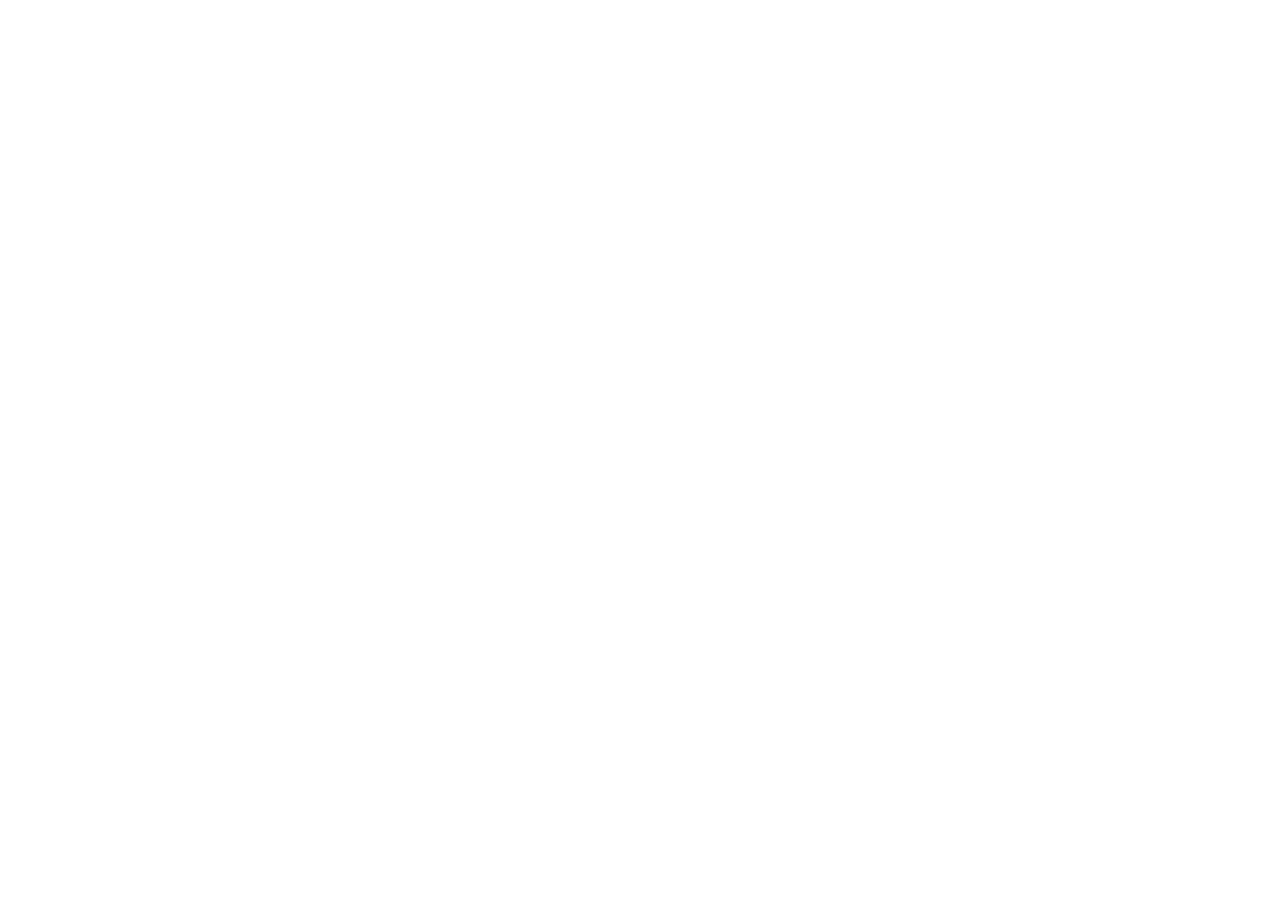
==== index.html @ 6198bd0e "first commit" ====
<!DOCTYPE html>
<html lang="en">
<head>
    <meta charset="UTF-8">
    <meta name="viewport" content="width=device-width, initial-scale=1.0">
    <title>Document</title>
</head>
<body>
    
</body>
</html>
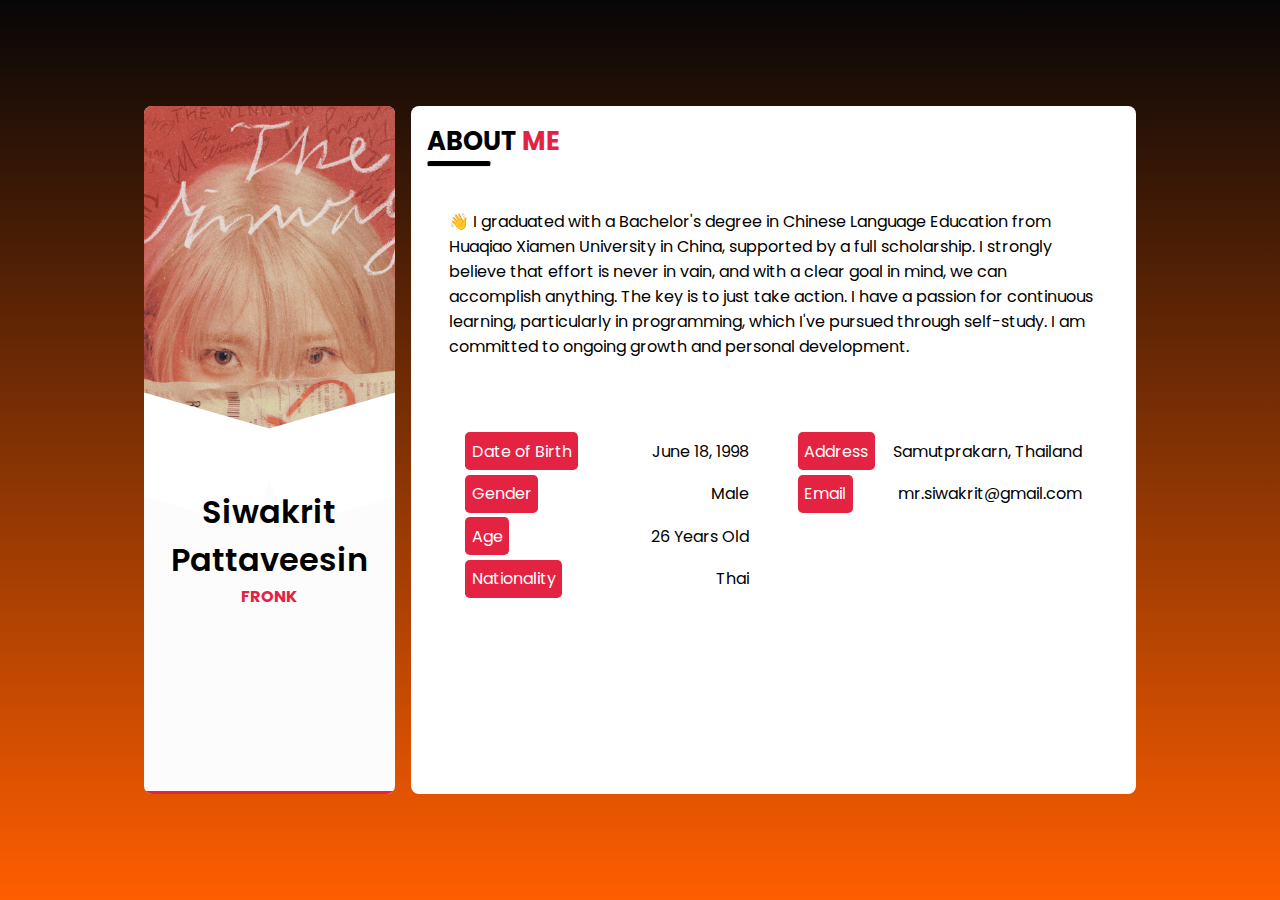
==== commit f446156b: "first commit" ====
--- a/index.html
+++ b/index.html
@@ -1,11 +1,127 @@
 <!DOCTYPE html>
 <html lang="en">
+
 <head>
     <meta charset="UTF-8">
+    <meta http-equiv="X-UA-Compatible" content="IE=edge">
     <meta name="viewport" content="width=device-width, initial-scale=1.0">
-    <title>Document</title>
+
+    <!-- CSS file -->
+    <link rel="stylesheet" href="css/style.css">
+
+    <!-- Favicon -->
+    <link rel="shortcut icon" href="img/profile.jpg" type="image/x-icon">
+
+    <!-- Fontawesome CDN -->
+     <link rel="stylesheet" href="https://cdnjs.cloudflare.com/ajax/libs/font-awesome/6.0.0-beta3/css/all.min.css"
+        integrity="sha512-Fo3rlrZj/k7ujTnHg4CGR2D7kSs0v4LLanw2qksYuRlEzO+tcaEPQogQ0KaoGN26/zrn20ImR1DfuLWnOo7aBA=="
+        crossorigin="anonymous" referrerpolicy="no-referrer" />
+
+    <title>Siwakrit Pattaveesin</title>
 </head>
+
 <body>
-    
+    <!-- Website Layout -->
+    <ul class="website_container">
+
+        <!-- Global Menu -->
+        <div id="global_menu_button_container">
+            <p class="site_title">Siwakrit Pattaveesin</p>
+            <i class="fa fa-bars" id="global_menu_button"></i>
+        </div>
+
+        <ul id="global_menu_items">
+            <div>
+                <i class="fa fa-close" id="global_menu_close_button"></i>
+                <li><a href="/"><i class="fa fa-home"></i> About</a></li>
+                <li><a href="resume.html"><i class="fas fa-file-alt"></i> Resume</a></li>
+                <li><a href="blogs.html"><i class="fas fa-pen-nib"></i> Blogs</a></li>
+                <li><a href="services.html"><i class="fas fa-cog"></i> Services</a></li>
+                <li><a href="contact.html"><i class="fas fa-phone-square"></i> Contact</a></li>
+            </div>
+        </ul>
+
+        <!--x Global Menu x-->
+
+
+
+        <!-- sidebar -->
+        <div class="sidebar_container">
+            <!-- Sidebar Image -->
+            <div class="image">
+                <img src="img/profile.jpg" alt="Siwakrit Pattaveesin">
+                <div class="right_image_box"></div>
+                <div class="left_image_box"></div>
+            </div>
+
+            <!-- sidebar Content -->
+            <div class="sidebar_content">
+                <!-- Long name can be applied so easily -->
+                <h1>Siwakrit Pattaveesin</h1>
+                <p>Fronk</p>
+                <!-- Social Medias -->
+                <div class="social_media">
+                    <a href="https://www.facebook.com/SHIKAFZ"><i class="fab fa-facebook"></i></a>
+                    <a href="https://github.com/Siwakrit"><i class="fab fa-github"></i></a>
+                    <!-- <a href="https://instagram.com/alivecoder"><i class="fab fa-instagram"></i></a>  -->
+                </div>
+            </div>
+
+            <!-- Sidebar Buttom Menu -->
+            <div class="sidebar_buttom_menu" id="sidebar_buttom_menu">
+                <i class="fa fa-bars" id="sidebar_menu_icon"></i>
+            </div>
+
+            <!-- Sidebar Navigation -->
+            <ul class="sidebar_navigation" id="sidebar_navigation">
+                <li><a href="/" class="active">About</a></li>
+                <li><a href="resume.html">Resume</a></li>
+                <li><a href="blogs.html">Blogs</a></li>
+                 <!-- <li><a href="services.html">Services</a></li>-->
+                <li><a href="contact.html">Contact</a></li>
+
+            </ul>
+
+        </div>
+        <!-- content -->
+        <div class="content_container">
+            <!-- About Page -->
+            <div class="about_page">
+                <h2 class="title">About <span>Me</span></h2>
+                <hr class="line">
+                <div class="about_content">
+                    <p class="about_text"><aside>
+                        👋 I graduated with a Bachelor's degree in Chinese Language Education from Huaqiao Xiamen University in China, supported by a full scholarship. I strongly believe that effort is never in vain, and with a clear goal in mind, we can accomplish anything. The key is to just take action.
+                        
+                        I have a passion for continuous learning, particularly in programming, which I've pursued through self-study. I am committed to ongoing growth and personal development.
+                        
+                        </aside></p>
+                </div>
+                <div class="about_profile">
+                    <ul class="left_profile">
+                        <li><span class="profile_title">Date of Birth</span><span>June 18, 1998</span></li>
+                        <li><span class="profile_title">Gender</span><span>Male</span></li>
+                        <li><span class="profile_title">Age</span><span>26 Years Old</span></li>
+                        <!-- <li><span class="profile_title">Maritial Status</span><span>Unmarried</span></li> -->
+                        <li><span class="profile_title">Nationality</span><span>Thai</span></li>
+                        <!-- <li><span class="profile_title">Religion</span><span>Thai</span></li> -->
+                    </ul>
+
+                    <ul class="right_profile">
+                        <!-- <li><span class="profile_title">Profession</span><span>Chinese Interpreter</span></li> -->
+                        <li><span class="profile_title">Address</span><span>Samutprakarn, Thailand</span></li>
+                        <!-- <li><span class="profile_title">Contact</span><span>+66 </span></li> -->
+                        <li><span class="profile_title">Email</span><span>mr.siwakrit@gmail.com</span></li>
+                        <!-- <li><span class="profile_title">Website</span><span>mywebsite.com</span></li> -->
+                        <!-- <li><span class="profile_title">Freelance</span><span>unavailable</span></li> -->
+                    </ul>
+                </div>
+
+            </div>
+        </div>
+
+
+        <script src="js/script.js"></script>
 </body>
+
 </html>--- a/css/style.css
+++ b/css/style.css
@@ -0,0 +1,675 @@
+/* Google Font */
+@import url("https://fonts.googleapis.com/css2?family=Poppins:ital,wght@0,100;0,200;0,300;0,400;0,500;0,600;0,700;0,800;0,900;1,100;1,200;1,300;1,400;1,500;1,600;1,700;1,800;1,900&display=swap");
+
+/* CSS Reset */
+* {
+    padding: 0;
+    margin: 0;
+    box-sizing: border-box;
+    scroll-behavior: smooth;
+    font-family: "Poppins", sans-serif;
+}
+
+/* CSS Variables */
+:root {
+    --brand-color: #e42242;
+    --linear-back: Linear-gradient(180deg,
+            rgb(7, 6, 7) 0%,
+            rgb(255, 94, 0) 100%);
+}
+
+a {
+    text-decoration: none;
+    color: black;
+}
+
+li {
+    list-style: none;
+}
+
+/* CSS in Body */
+body {
+    height: 100vh;
+    width: 100vw;
+    background: var(--linear-back);
+    display: flex;
+    align-items: center;
+    justify-content: center;
+}
+
+.website_container {
+    width: 80%;
+    height: 80%;
+    display: flex;
+    padding: 1rem;
+    position: relative;
+}
+
+/* Sidebar */
+.website_container .sidebar_container {
+    width: 35%;
+    height: 100%;
+    background-color: rgb(252, 252, 252);
+    margin-right: 1rem;
+    border-radius: 0.5rem;
+    overflow: hidden;
+    position: relative;
+}
+
+.sidebar_container .image {
+    height: 50%;
+    width: 100%;
+    position: relative;
+}
+
+.sidebar_container .image img {
+    width: 100%;
+    height: 100%;
+    object-fit: cover;
+    object-position: top;
+}
+
+.sidebar_container .image .right_image_box {
+    width: 70%;
+    height: 100px;
+    background-color: white;
+    position: absolute;
+    bottom: -3.5rem;
+    left: -3rem;
+    transform: rotate(16deg);
+}
+
+.sidebar_container .image .left_image_box {
+    width: 70%;
+    height: 100px;
+    background-color: white;
+    position: absolute;
+    bottom: -3.5rem;
+    right: -3rem;
+    transform: rotate(-16deg);
+}
+
+.sidebar_container .sidebar_content {
+    position: absolute;
+    width: 100%;
+    margin-top: 2rem;
+    text-align: center;
+    padding: 0.4rem;
+}
+
+.sidebar_container .sidebar_content h1 {
+    color: black;
+    font-size: 2rem;
+    font-weight: 600;
+}
+
+.sidebar_container .sidebar_content p {
+    color: var(--brand-color);
+    font-size: 1rem;
+    text-transform: uppercase;
+    font-weight: 700;
+}
+
+.sidebar_container .sidebar_content .social_media {
+    margin-top: 1rem;
+}
+
+.sidebar_container .sidebar_content .social_media a {
+    font-size: 1.8rem;
+    margin: 0.4rem;
+    color: black;
+}
+
+.sidebar_container .sidebar_content .social_media a:hover {
+    color: var(--brand-color);
+    transition: 0.3s;
+}
+
+.sidebar_container .sidebar_buttom_menu {
+    position: absolute;
+    border-top: 0.2rem solid var(--brand-color);
+    width: 100%;
+    font-size: 1.6rem;
+    left: 0;
+    bottom: 0;
+    text-align: center;
+    cursor: pointer;
+    z-index: 3;
+}
+
+.sidebar_container .sidebar_buttom_menu:hover {
+    color: var(--brand-color);
+    transition: 0.3s;
+}
+
+/* Sidebar Navigation */
+.sidebar_container .sidebar_navigation {
+    position: absolute;
+    top: 0;
+    left: -100%;
+    width: 100%;
+    height: 100%;
+    background-color: white;
+    display: flex;
+    flex-direction: column;
+    align-items: center;
+    justify-content: center;
+    font-size: 2rem;
+    z-index: 2;
+    transition: left 0.3s;
+}
+
+.sidebar_container .sidebar_navigation li {
+    margin: 0.3rem 0;
+}
+
+.sidebar_container .sidebar_navigation li a:hover,
+.sidebar_container .sidebar_navigation .active {
+    color: var(--brand-color);
+    transition: 0.3s;
+    font-weight: bold;
+}
+
+/* Content */
+.website_container .content_container {
+    width: 100%;
+    height: 100%;
+    background-color: white;
+    border-radius: 0.5rem;
+    padding: 1rem;
+    overflow-y: scroll;
+}
+
+.content_container::-webkit-scrollbar {
+    width: 0.2rem;
+}
+
+.content_container::-webkit-scrollbar-thumb {
+    width: 0.2rem;
+    background-color: gray;
+    border-radius: 0.2rem;
+}
+
+/* About Page */
+
+.title {
+    font-size: 1.6rem;
+    text-transform: uppercase;
+}
+
+.title span {
+    color: var(--brand-color);
+}
+
+.line {
+    width: 4rem;
+    border-top: 0.35rem solid black;
+    border-radius: 0.5rem;
+}
+
+.about_page .about_content {
+    margin-top: 1.2rem;
+    padding: 1.4rem;
+    margin-bottom: 0.5rem;
+}
+
+.about_page .about_content p {
+    font-size: 1rem;
+    text-align: justify;
+}
+
+.about_profile {
+    display: flex;
+    justify-content: space-between;
+    padding: 2.4rem;
+}
+
+.about_profile .left_profile {
+    width: 46%;
+}
+
+.about_profile .left_profile li {
+    display: flex;
+    justify-content: space-between;
+    align-items: center;
+    margin: 0.3rem 0;
+    font-size: 1rem;
+}
+
+.about_profile .right_profile {
+    width: 46%;
+}
+
+.about_profile .right_profile li {
+    display: flex;
+    justify-content: space-between;
+    margin: 0.3rem 0;
+    align-items: center;
+    font-size: 1rem;
+}
+
+li .profile_title {
+    padding: 0.4rem;
+    background-color: var(--brand-color);
+    color: white;
+    border-radius: 0.3rem;
+}
+
+/* Resume Page */
+.resume_page .resume_container {
+    margin: 1.2rem 0;
+    display: flex;
+}
+
+.left_resume {
+    width: 100%;
+    padding: 0.6rem;
+    border-right: 0.2rem solid var(--brand-color);
+}
+
+.right_resume {
+    width: 100%;
+    padding: 0.6rem;
+}
+
+.resume_title {
+    font-size: 1.2rem;
+    text-transform: uppercase;
+    font-weight: 700;
+    margin-bottom: 1rem;
+}
+
+.resume_title i {
+    color: var(--brand-color);
+}
+
+.resume_box {
+    margin: 1.5rem 0;
+}
+
+.resume_box .resume_date {
+    font-size: 1rem;
+    border: 0.1rem solid var(--brand-color);
+    padding: 0.1rem 0.2rem;
+    color: var(--brand-color);
+}
+
+.resume_box .resume_box_title {
+    margin-top: 0.5rem;
+    font-size: 1.2rem;
+    font-weight: 500;
+}
+
+.resume_box .resume_company {
+    font-size: 1rem;
+}
+
+.resume_box .resume_text {
+    font-size: 1rem;
+    font-weight: 300;
+}
+
+/* Skills Container */
+
+.skill_box .skill_title {
+    font-size: 1.2rem;
+    font-weight: 500;
+}
+
+.skill_box {
+    margin: 1rem 0;
+}
+
+.skill_box .skill_line_container {
+    height: 0.8rem;
+    width: 100%;
+    background-color: lightgray;
+    border-radius: 0.4rem;
+    overflow: hidden;
+}
+
+.skill_box .skill_line {
+    background-color: var(--brand-color);
+    height: 0.8rem;
+}
+
+/* Blogs Page */
+.blogs_page .blogs_container {
+    margin: 0.4rem;
+}
+
+.blog_box {
+    margin-top: 1.2rem;
+    border: 0.1rem solid var(--brand-color);
+    padding: 0.5rem;
+    border-radius: 0.4rem;
+}
+
+.blog_box .blog_title {
+    font-size: 1.6rem;
+    text-transform: uppercase;
+    font-weight: 600;
+}
+
+.blog_box .blog_text {
+    margin: 0.4rem 0;
+    font-size: 1rem;
+    font-weight: 400;
+    text-align: justify;
+}
+
+.blog_box .blog_image {
+    width: 100%;
+    height: auto;
+}
+
+/* Services Page */
+
+.services_page .services_container {
+    margin: 1.2rem 0.4rem 0.4rem 0.4rem;
+    display: flex;
+}
+
+.services_page .services_container .services_box {
+    width: 50%;
+    margin: 0.6rem;
+    border: 0.1rem solid var(--brand-color);
+    border-radius: 0.4rem;
+    padding: 0.6rem;
+    text-align: center;
+    cursor: pointer;
+}
+
+.services_page .services_container .services_box:hover {
+    background-color: var(--brand-color);
+    transition: 0.3s;
+}
+
+.services_page .services_container .services_box:hover i,
+.services_page .services_container .services_box:hover .services_title {
+    color: white;
+    transition: 0.3s;
+}
+
+.services_box i {
+    color: var(--brand-color);
+    font-size: 1.5rem;
+    margin: 0.3rem 0;
+}
+
+.services_box .services_title {
+    font-size: 1.2rem;
+    text-transform: uppercase;
+    color: var(--brand-color);
+    margin: 0.4rem 0;
+}
+
+.services_box .services_text {
+    font-size: 1rem;
+    font-weight: 400;
+}
+
+/* Contact Page */
+.contact_page .contact_container {
+    margin: 1.2rem 0.4rem;
+}
+
+.contact_container form .form_name_row {
+    display: flex;
+    justify-content: space-between;
+}
+
+.contact_container form .form_name_row .left_form_row {
+    width: 47%;
+}
+
+.contact_container form .form_name_row .right_form_row {
+    width: 47%;
+}
+
+.contact_container form label {
+    display: block;
+    font-size: 1rem;
+    margin-top: 0.8rem;
+    margin-left: 0.2rem;
+}
+
+.contact_container form input {
+    width: 100%;
+    font-size: 1rem;
+    padding: 0.3rem;
+    border: none;
+    outline: none;
+    background-color: lightgray;
+    border-radius: 0.4rem;
+}
+
+.contact_container form input:focus {
+    border: 0.2rem solid var(--brand-color);
+    transition: 0.3s;
+}
+
+.contact_container form textarea {
+    width: 100%;
+    font-size: 1rem;
+    padding: 0.3rem;
+    border: none;
+    outline: none;
+    background-color: lightgray;
+    border-radius: 0.4rem;
+    height: 6rem;
+    resize: none;
+}
+
+.contact_container form #send_button {
+    background-color: var(--brand-color);
+    margin-top: 0.6rem;
+    color: white;
+    font-weight: bold;
+    cursor: pointer;
+}
+
+.contact_container form #send_button:hover {
+    opacity: 0.8;
+    transition: 0.3s;
+}
+
+/* Global Menu CSS */
+#global_menu_button_container {
+    position: absolute;
+    left: -3rem;
+    display: none;
+    margin-top: 0.1rem;
+}
+
+#global_menu_button_container #global_menu_button {
+    background-color: white;
+    font-size: 2rem;
+    padding: 0.8rem;
+    border-radius: 0.4rem;
+    cursor: pointer;
+}
+
+#global_menu_button_container #global_menu_button:hover {
+    color: var(--brand-color);
+    transition: 0.3s;
+}
+
+#global_menu_button_container p {
+    color: var(--brand-color);
+    font-size: 1.4rem;
+    font-weight: bold;
+    display: none;
+}
+
+#global_menu_items {
+    position: fixed;
+    left: -120%;
+    /* left: 0; */
+    top: 0;
+    background-color: white;
+    width: 40%;
+    height: 100vh;
+    z-index: 10;
+    display: flex;
+    justify-content: center;
+    transition: left 0.3s;
+}
+
+#global_menu_items div {
+    width: 80%;
+    margin-top: 4rem;
+}
+
+#global_menu_items li {
+    margin: 1rem 0;
+}
+
+#global_menu_items a {
+    display: block;
+    width: 100%;
+    padding: 0.4rem 0.2rem;
+    border-bottom: 0.1rem solid var(--brand-color);
+    font-size: 1.4rem;
+}
+
+#global_menu_items a:hover {
+    color: var(--brand-color);
+    transition: 0.3s;
+}
+
+#global_menu_items #global_menu_close_button {
+    position: absolute;
+    right: -3.3rem;
+    top: 0;
+    font-size: 2.6rem;
+    background-color: white;
+    padding: 0.6rem 0.8rem;
+    cursor: pointer;
+}
+
+#global_menu_items #global_menu_close_button:hover {
+    color: var(--brand-color);
+    transition: 0.3s;
+}
+
+/* Making Responsive */
+
+@media screen and (max-width: 1200px) {
+    .website_container {
+        width: 92%;
+        height: 92%;
+    }
+}
+
+@media screen and (max-width: 1000px) {
+    body {
+        height: auto;
+    }
+
+    .website_container {
+        flex-direction: column;
+        width: 70%;
+    }
+
+    .website_container .sidebar_container {
+        width: 100%;
+        height: 80vh;
+        margin-bottom: 1rem;
+    }
+
+    .about_profile {
+        flex-direction: column;
+    }
+
+    .about_profile .left_profile {
+        width: 100%;
+    }
+
+    .about_profile .right_profile {
+        width: 100%;
+    }
+
+    #global_menu_button_container {
+        display: block;
+    }
+}
+
+@media screen and (max-width: 800px) {
+    .website_container {
+        margin-top: 10vh;
+    }
+
+    .resume_page .resume_container {
+        flex-direction: column;
+    }
+
+    .left_resume {
+        border-right: none;
+        border-bottom: 0.2rem solid var(--brand-color);
+    }
+
+    .services_page .services_container {
+        flex-direction: column;
+        margin: 0;
+    }
+
+    .services_page .services_container .services_box {
+        width: 100%;
+        margin: 0.6rem 0;
+    }
+
+    .contact_container form .form_name_row {
+        flex-direction: column;
+    }
+
+    .contact_container form .form_name_row .left_form_row {
+        width: 100%;
+    }
+
+    .contact_container form .form_name_row .right_form_row {
+        width: 100%;
+    }
+
+    #global_menu_button_container {
+        position: fixed;
+        top: -0.1rem;
+        left: 0;
+        z-index: 5;
+        width: 100%;
+        background-color: white;
+        height: 10vh;
+        display: flex;
+        justify-content: space-between;
+        align-items: center;
+        padding: 0 1rem;
+    }
+
+    #global_menu_button_container #global_menu_button {
+        color: black;
+        background-color: transparent;
+        padding: 0.2rem;
+        font-size: 1.6rem;
+    }
+
+    #global_menu_button_container p {
+        display: block;
+    }
+
+    #global_menu_items {
+        width: 100%;
+    }
+
+    #global_menu_items #global_menu_close_button {
+        left: 0;
+        text-align: center;
+        background-color: lightgray;
+    }
+}
+
+@media screen and (max-width: 680px) {
+    .website_container {
+        height: 100%;
+        width: 100%;
+    }
+}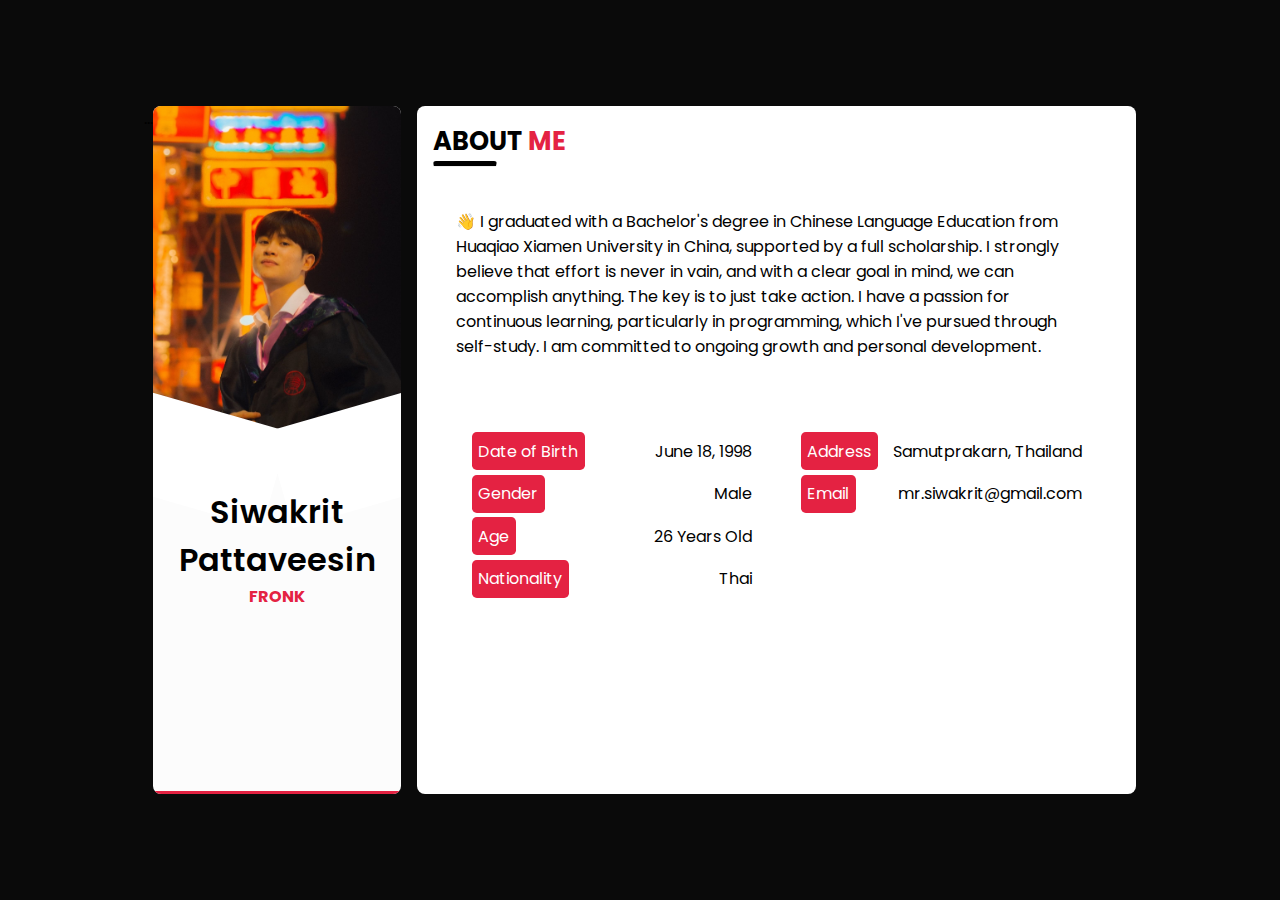
==== commit 87c536d1: "first commit" ====
--- a/index.html
+++ b/index.html
@@ -10,7 +10,7 @@
     <link rel="stylesheet" href="css/style.css">
 
     <!-- Favicon -->
-    <link rel="shortcut icon" href="img/profile.jpg" type="image/x-icon">
+    <link rel="shortcut icon" href="img/profile1.jpg" type="image/x-icon">
 
     <!-- Fontawesome CDN -->
      <link rel="stylesheet" href="https://cdnjs.cloudflare.com/ajax/libs/font-awesome/6.0.0-beta3/css/all.min.css"
@@ -43,7 +43,7 @@
 
         <!--x Global Menu x-->
 
-
+...
 
         <!-- sidebar -->
         <div class="sidebar_container">
--- a/css/style.css
+++ b/css/style.css
@@ -10,12 +10,17 @@
     font-family: "Poppins", sans-serif;
 }
 
+
+
+
 /* CSS Variables */
 :root {
     --brand-color: #e42242;
     --linear-back: Linear-gradient(180deg,
-            rgb(7, 6, 7) 0%,
-            rgb(255, 94, 0) 100%);
+            rgb(4, 1, 14) 0%,
+            rgb(248, 5, 5) 100%);
+        
+
 }
 
 a {
@@ -29,13 +34,20 @@
 
 /* CSS in Body */
 body {
+    
     height: 100vh;
     width: 100vw;
-    background: var(--linear-back);
+    background: var(--linear-back); 
     display: flex;
     align-items: center;
     justify-content: center;
-}
+    background-image: url("/Siwakrit-Portfolio/img/profile1.jpg");
+    background-repeat: no-repeat;
+    background-position: center top;
+    background-size: cover;
+    background-color: rgb(10, 10, 10);
+}
+
 
 .website_container {
     width: 80%;
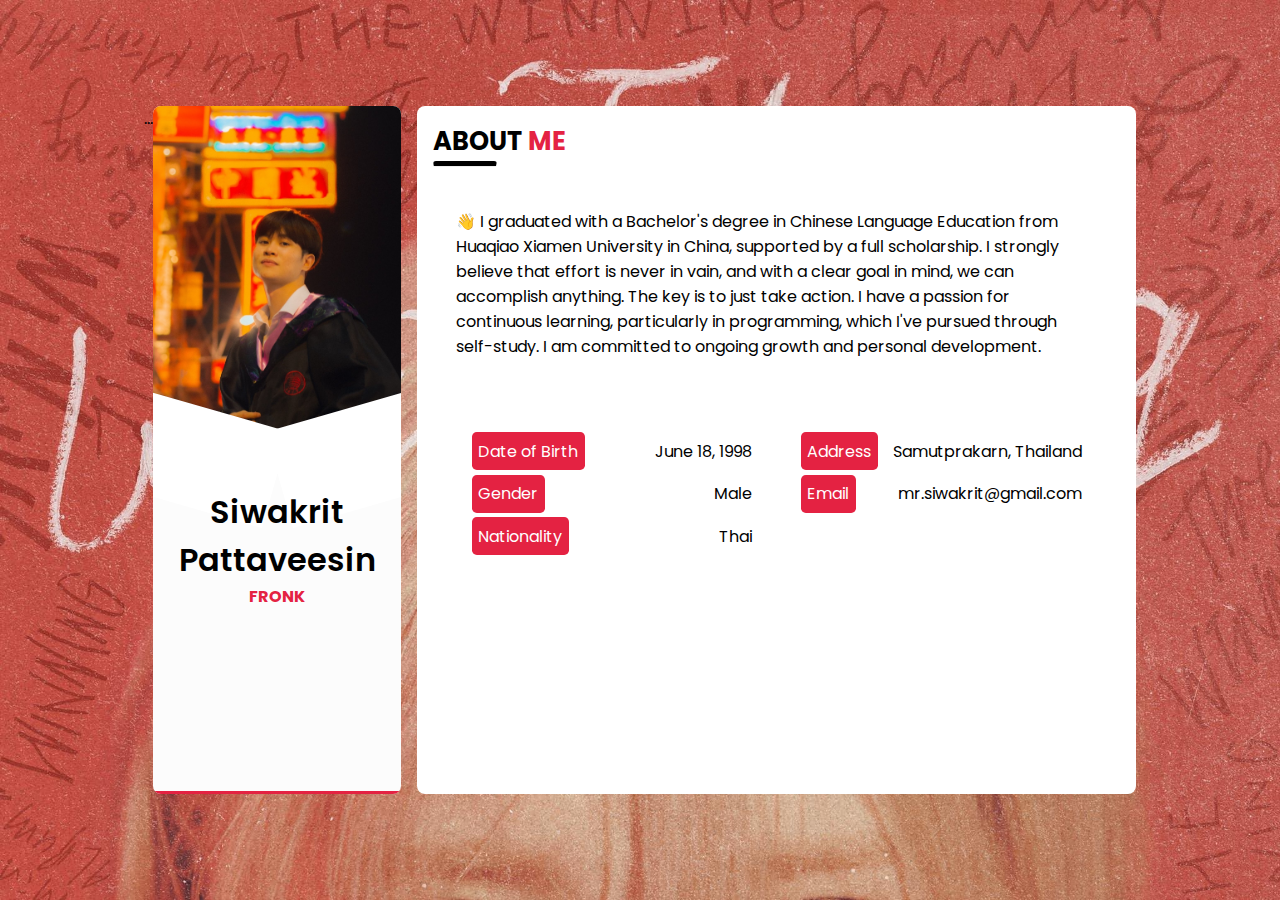
==== commit e941ee0b: "20" ====
--- a/index.html
+++ b/index.html
@@ -36,7 +36,7 @@
                 <li><a href="/"><i class="fa fa-home"></i> About</a></li>
                 <li><a href="resume.html"><i class="fas fa-file-alt"></i> Resume</a></li>
                 <li><a href="blogs.html"><i class="fas fa-pen-nib"></i> Blogs</a></li>
-                <li><a href="services.html"><i class="fas fa-cog"></i> Services</a></li>
+             <!--   <li><a href="services.html"><i class="fas fa-cog"></i> Services</a></li> -->
                 <li><a href="contact.html"><i class="fas fa-phone-square"></i> Contact</a></li>
             </div>
         </ul>
@@ -101,7 +101,7 @@
                     <ul class="left_profile">
                         <li><span class="profile_title">Date of Birth</span><span>June 18, 1998</span></li>
                         <li><span class="profile_title">Gender</span><span>Male</span></li>
-                        <li><span class="profile_title">Age</span><span>26 Years Old</span></li>
+                       <!-- <li><span class="profile_title">Age</span><span>26 Years Old</span></li> -->
                         <!-- <li><span class="profile_title">Maritial Status</span><span>Unmarried</span></li> -->
                         <li><span class="profile_title">Nationality</span><span>Thai</span></li>
                         <!-- <li><span class="profile_title">Religion</span><span>Thai</span></li> -->
--- a/css/style.css
+++ b/css/style.css
@@ -41,7 +41,7 @@
     display: flex;
     align-items: center;
     justify-content: center;
-    background-image: url("/Siwakrit-Portfolio/img/profile1.jpg");
+    background-image: url("/img/profile1.jpg");
     background-repeat: no-repeat;
     background-position: center top;
     background-size: cover;
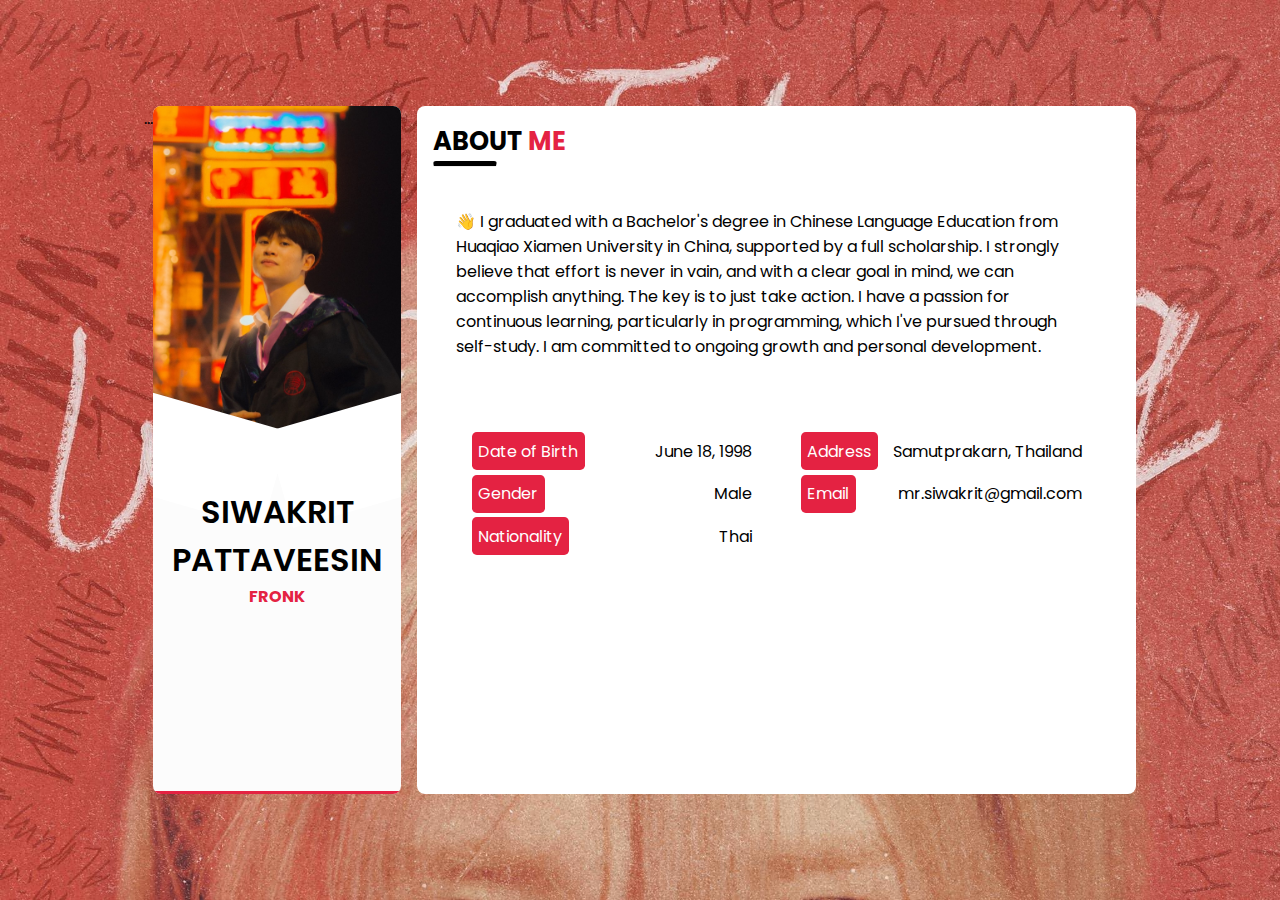
==== commit 332edbb9: "d" ====
--- a/index.html
+++ b/index.html
@@ -17,7 +17,7 @@
         integrity="sha512-Fo3rlrZj/k7ujTnHg4CGR2D7kSs0v4LLanw2qksYuRlEzO+tcaEPQogQ0KaoGN26/zrn20ImR1DfuLWnOo7aBA=="
         crossorigin="anonymous" referrerpolicy="no-referrer" />
 
-    <title>Siwakrit Pattaveesin</title>
+    <title>SIWAKRIT PATTAVEESIN</title>
 </head>
 
 <body>
@@ -26,7 +26,7 @@
 
         <!-- Global Menu -->
         <div id="global_menu_button_container">
-            <p class="site_title">Siwakrit Pattaveesin</p>
+            <p class="site_title">SIWAKRIT PATTAVEESIN</p>
             <i class="fa fa-bars" id="global_menu_button"></i>
         </div>
 
@@ -49,7 +49,7 @@
         <div class="sidebar_container">
             <!-- Sidebar Image -->
             <div class="image">
-                <img src="img/profile.jpg" alt="Siwakrit Pattaveesin">
+                <img src="img/profile.jpg" alt="SIWAKRIT PATTAVEESIN">
                 <div class="right_image_box"></div>
                 <div class="left_image_box"></div>
             </div>
@@ -57,8 +57,8 @@
             <!-- sidebar Content -->
             <div class="sidebar_content">
                 <!-- Long name can be applied so easily -->
-                <h1>Siwakrit Pattaveesin</h1>
-                <p>Fronk</p>
+                <h1>SIWAKRIT PATTAVEESIN</h1>
+                <p>FRONK</p>
                 <!-- Social Medias -->
                 <div class="social_media">
                     <a href="https://www.facebook.com/SHIKAFZ"><i class="fab fa-facebook"></i></a>
